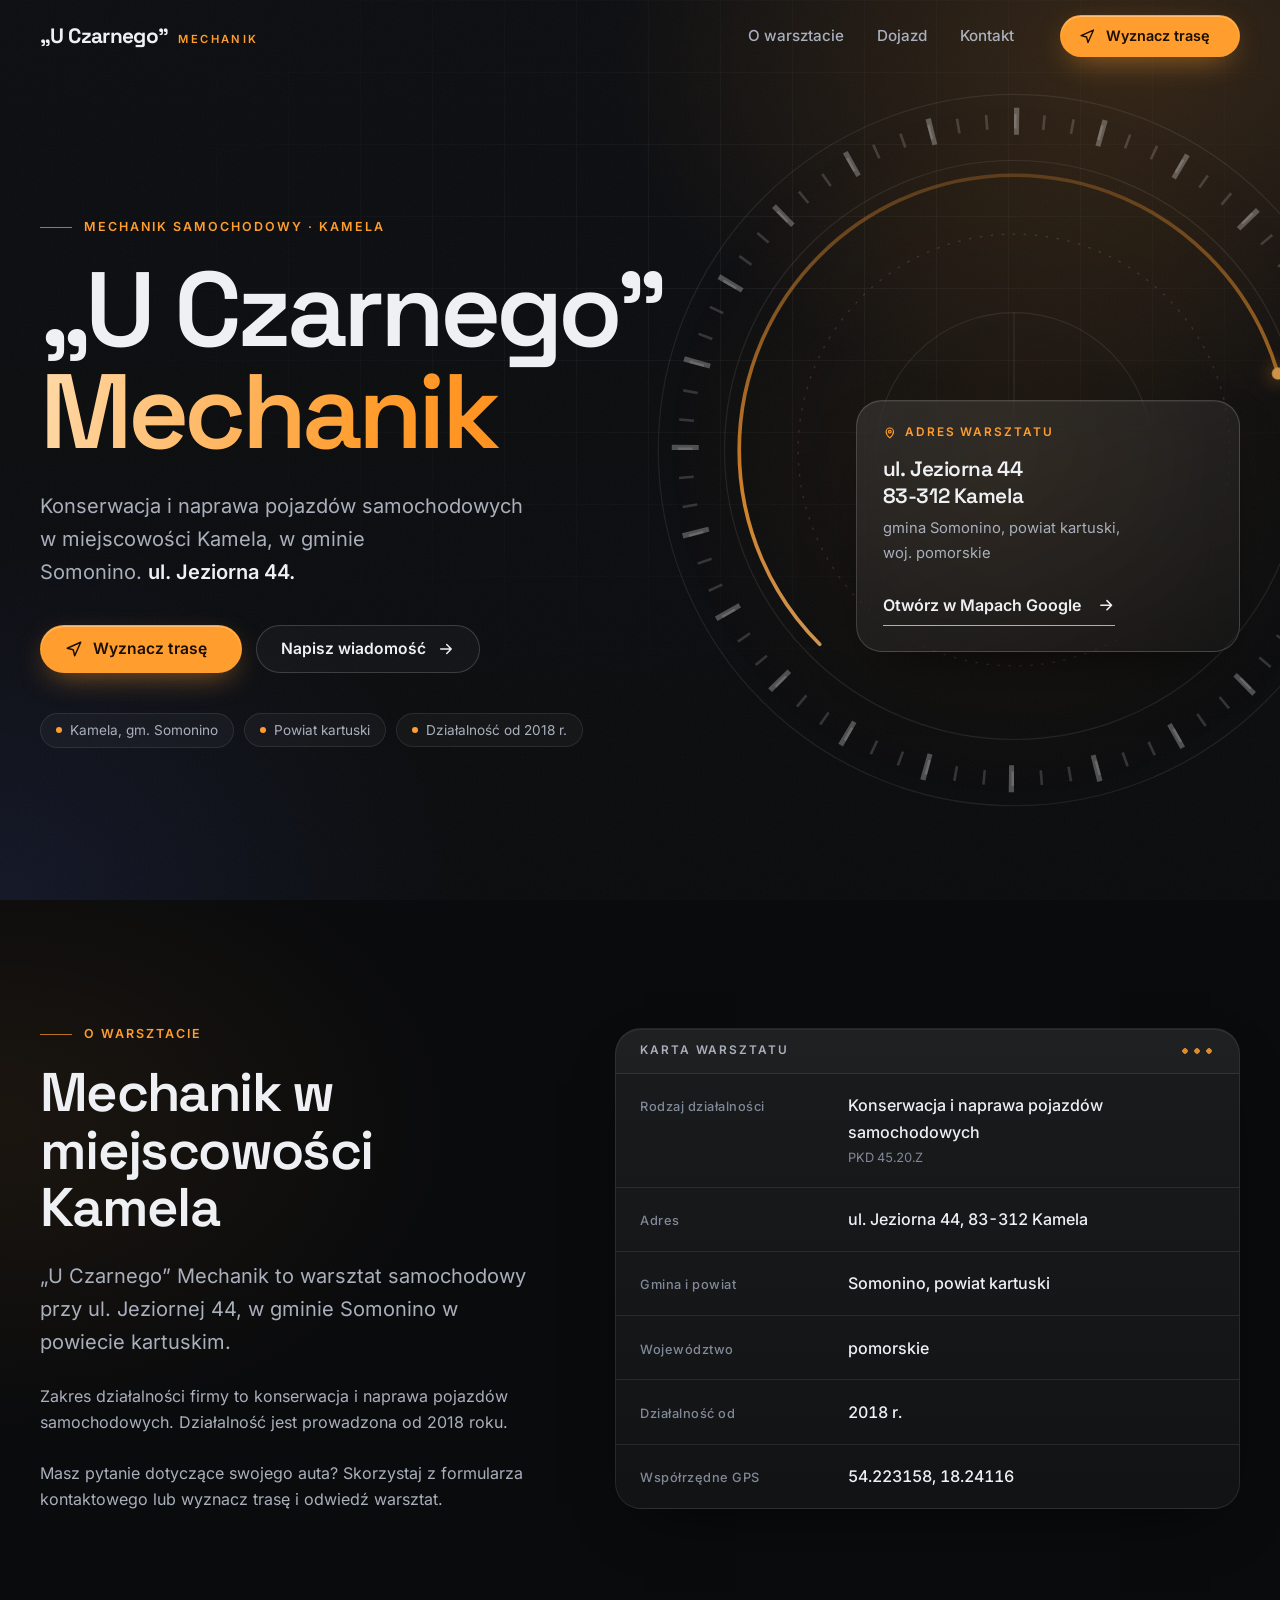
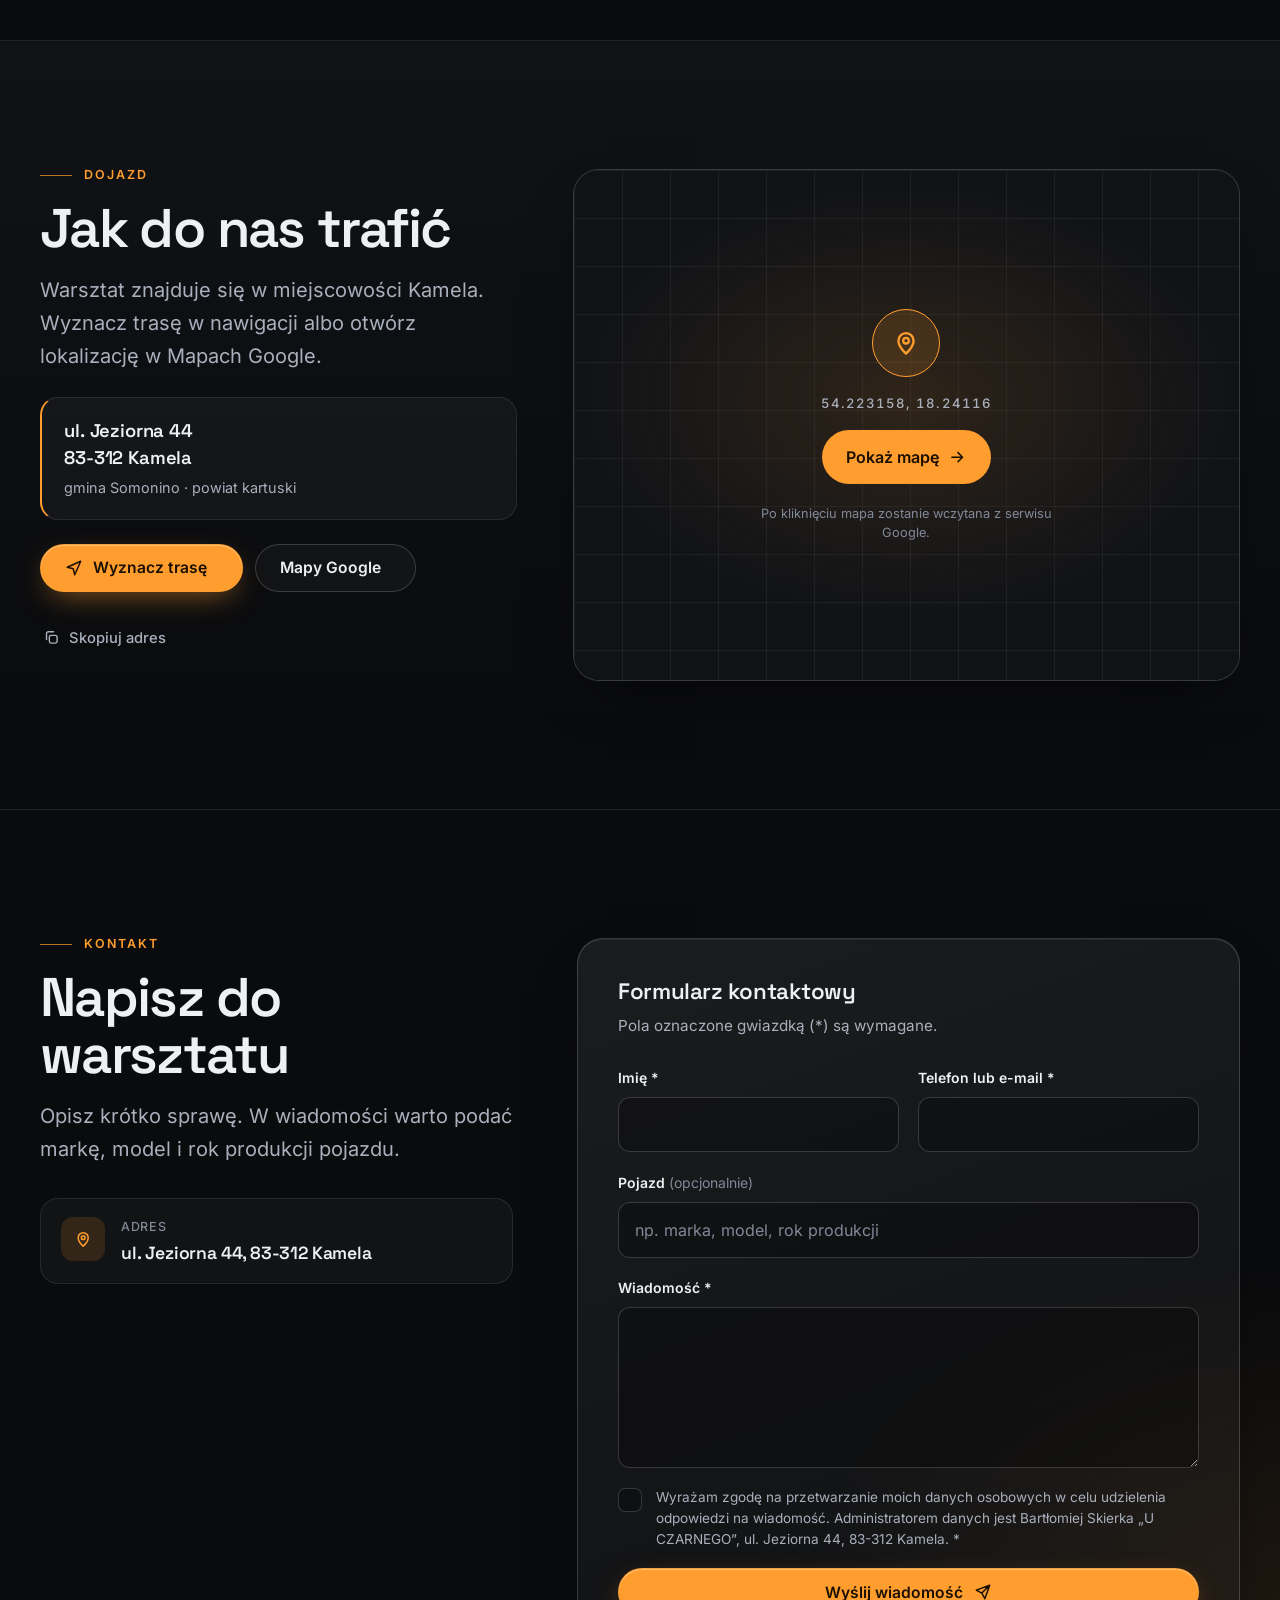
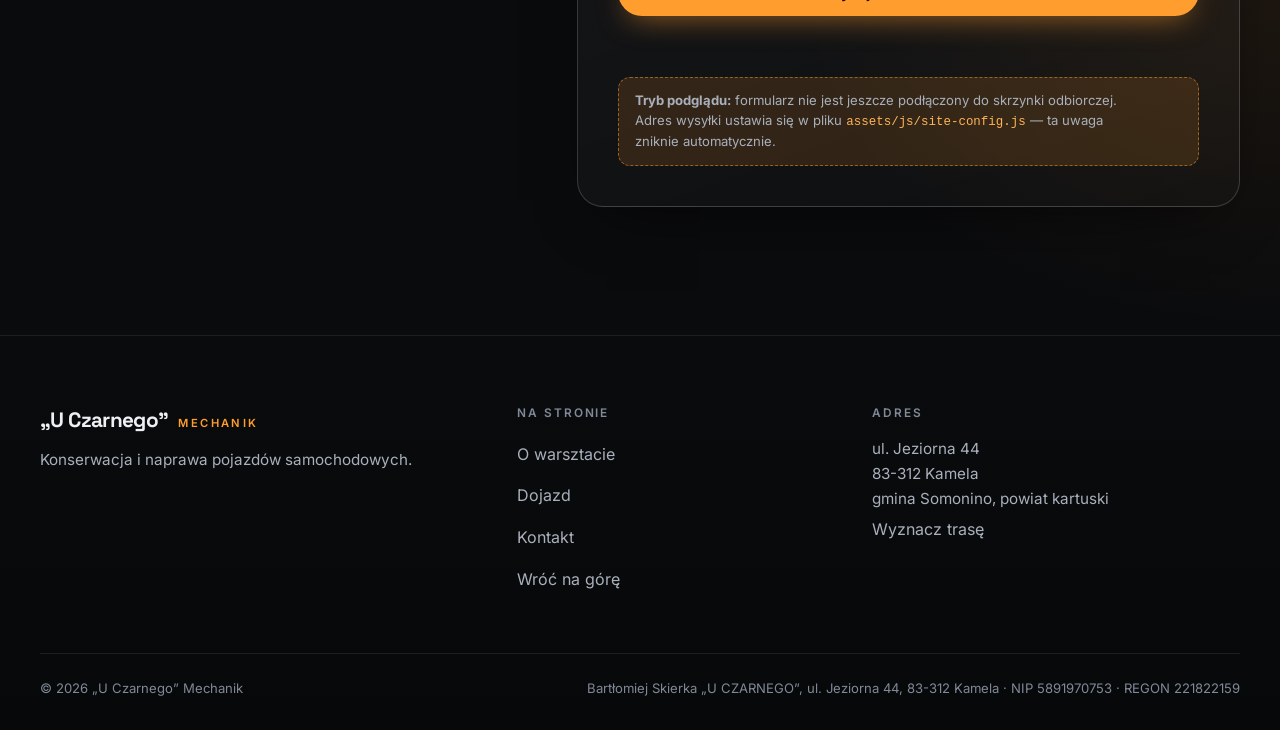
==== index.html @ a8ba0846 "Dodaj stronę-wizytówkę „U Czarnego” Mechanik (Kamela) Statyczna strona one-page (HTML/CSS/JS, bez za" ====
<!doctype html>
<html lang="pl">
  <head>
    <meta charset="utf-8" />
    <meta name="viewport" content="width=device-width, initial-scale=1" />
    <title>„U Czarnego” Mechanik – Kamela, gmina Somonino</title>
    <meta
      name="description"
      content="„U Czarnego” Mechanik – konserwacja i naprawa pojazdów samochodowych. ul. Jeziorna 44, Kamela (gmina Somonino). Wyznacz trasę lub napisz wiadomość."
    />
    <link rel="canonical" href="https://__DOMAIN__/" />
    <meta name="robots" content="index, follow, max-image-preview:large" />
    <meta name="theme-color" content="#0a0b0d" />
    <meta name="color-scheme" content="dark" />

    <!-- Open Graph / X (Twitter) -->
    <meta property="og:type" content="website" />
    <meta property="og:locale" content="pl_PL" />
    <meta property="og:site_name" content="„U Czarnego” Mechanik" />
    <meta property="og:title" content="„U Czarnego” Mechanik – Kamela, gmina Somonino" />
    <meta
      property="og:description"
      content="Konserwacja i naprawa pojazdów samochodowych. ul. Jeziorna 44, 83-312 Kamela."
    />
    <meta property="og:url" content="https://__DOMAIN__/" />
    <meta property="og:image" content="https://__DOMAIN__/assets/img/og-image.jpg" />
    <meta property="og:image:width" content="1200" />
    <meta property="og:image:height" content="630" />
    <meta property="og:image:alt" content="„U Czarnego” Mechanik – Kamela, ul. Jeziorna 44" />
    <meta name="twitter:card" content="summary_large_image" />
    <meta name="twitter:title" content="„U Czarnego” Mechanik – Kamela, gmina Somonino" />
    <meta
      name="twitter:description"
      content="Konserwacja i naprawa pojazdów samochodowych. ul. Jeziorna 44, 83-312 Kamela."
    />
    <meta name="twitter:image" content="https://__DOMAIN__/assets/img/og-image.jpg" />

    <!-- Ikony -->
    <link rel="icon" href="/favicon.ico" sizes="32x32" />
    <link rel="icon" href="/favicon.svg" type="image/svg+xml" />
    <link rel="apple-touch-icon" href="/apple-touch-icon.png" />
    <link rel="manifest" href="/site.webmanifest" />

    <!-- Fonty (hostowane lokalnie) i style -->
    <link
      rel="preload"
      href="/assets/fonts/inter-latin.woff2"
      as="font"
      type="font/woff2"
      crossorigin
    />
    <link
      rel="preload"
      href="/assets/fonts/space-grotesk-latin.woff2"
      as="font"
      type="font/woff2"
      crossorigin
    />
    <link rel="stylesheet" href="/assets/css/tokens.css" />
    <link rel="stylesheet" href="/assets/css/base.css" />
    <link rel="stylesheet" href="/assets/css/components.css" />

    <script>
      /* Włącza style zależne od JS; jeśli skrypt się nie wczyta, treść i tak pozostaje widoczna. */
      document.documentElement.classList.add("js");
      setTimeout(function () {
        if (!window.__siteReady) document.documentElement.classList.remove("js");
      }, 4000);
    </script>

    <!-- Dane strukturalne: wyłącznie potwierdzone informacje (patrz docs/FACT-CHECK.md).
         Telefon i godziny otwarcia zostaną dodane po otrzymaniu danych od klienta. -->
    <script type="application/ld+json">
      {
        "@context": "https://schema.org",
        "@graph": [
          {
            "@type": "AutoRepair",
            "@id": "https://__DOMAIN__/#warsztat",
            "name": "„U Czarnego” Mechanik",
            "legalName": "Bartłomiej Skierka „U CZARNEGO”",
            "description": "Konserwacja i naprawa pojazdów samochodowych.",
            "url": "https://__DOMAIN__/",
            "address": {
              "@type": "PostalAddress",
              "streetAddress": "ul. Jeziorna 44",
              "postalCode": "83-312",
              "addressLocality": "Kamela",
              "addressRegion": "pomorskie",
              "addressCountry": "PL"
            },
            "geo": {
              "@type": "GeoCoordinates",
              "latitude": 54.223158,
              "longitude": 18.24116
            },
            "hasMap": "https://www.google.com/maps/place/%22U+Czarnego%22+Mechanik/@54.223158,18.24116,17z/data=!3m1!4b1!4m6!3m5!1s0x46fd85c23da38ec7:0xb5e0741fd3ee38d7!8m2!3d54.223158!4d18.24116!16s%2Fg%2F11qqkz80hg"
          },
          {
            "@type": "WebSite",
            "@id": "https://__DOMAIN__/#website",
            "url": "https://__DOMAIN__/",
            "name": "„U Czarnego” Mechanik",
            "inLanguage": "pl-PL",
            "publisher": { "@id": "https://__DOMAIN__/#warsztat" }
          }
        ]
      }
    </script>
  </head>

  <body>
    <a class="skip-link" href="#main">Przejdź do treści</a>

    <!-- Sprite ikon SVG -->
    <svg width="0" height="0" style="position: absolute" aria-hidden="true" focusable="false">
      <symbol id="i-arrow" viewBox="0 0 24 24"><path d="M5 12h14M13 6l6 6-6 6" /></symbol>
      <symbol id="i-pin" viewBox="0 0 24 24">
        <path d="M12 21s-6.5-5.6-6.5-11a6.5 6.5 0 0 1 13 0c0 5.4-6.5 11-6.5 11z" />
        <circle cx="12" cy="10" r="2.4" />
      </symbol>
      <symbol id="i-route" viewBox="0 0 24 24"><path d="M3 11 21 3l-8 18-2-8-8-2z" /></symbol>
      <symbol id="i-copy" viewBox="0 0 24 24">
        <rect x="9" y="9" width="11" height="11" rx="2.5" />
        <path d="M5 15V6.5A2.5 2.5 0 0 1 7.5 4H15" />
      </symbol>
      <symbol id="i-check" viewBox="0 0 24 24"><path d="m5 12.5 4.5 4.5L19 7.5" /></symbol>
      <symbol id="i-send" viewBox="0 0 24 24">
        <path d="M21 3 10.5 13.5M21 3l-6.5 18-4-7.5L3 9.5 21 3z" />
      </symbol>
      <symbol id="i-alert" viewBox="0 0 24 24">
        <circle cx="12" cy="12" r="9" />
        <path d="M12 8v4.5M12 16h.01" />
      </symbol>
      <symbol id="i-phone" viewBox="0 0 24 24">
        <path
          d="M5 4h3.5l1.8 4.6-2.3 1.5a11 11 0 0 0 5.9 5.9l1.5-2.3L20 15.5V19a1.5 1.5 0 0 1-1.6 1.5C10.7 20 4 13.3 3.5 5.6A1.5 1.5 0 0 1 5 4z"
        />
      </symbol>
      <symbol id="i-mail" viewBox="0 0 24 24">
        <rect x="3" y="5" width="18" height="14" rx="2.5" />
        <path d="m4 7.5 8 6 8-6" />
      </symbol>
      <symbol id="i-clock" viewBox="0 0 24 24">
        <circle cx="12" cy="12" r="9" />
        <path d="M12 7v5l3 2" />
      </symbol>
    </svg>

    <header class="site-header" data-header>
      <div class="container site-header__inner">
        <a class="brand" href="#start" aria-label="„U Czarnego” Mechanik – początek strony">
          <span class="brand__name">„U Czarnego”</span>
          <span class="brand__sub">Mechanik</span>
        </a>

        <button
          class="nav-toggle"
          type="button"
          aria-expanded="false"
          aria-controls="site-nav"
          aria-label="Otwórz menu"
          data-nav-toggle
        >
          <span class="nav-toggle__bars" aria-hidden="true"></span>
        </button>

        <nav class="nav" id="site-nav" aria-label="Główna nawigacja" data-nav>
          <ul class="nav__list">
            <li><a class="nav__link" href="#o-warsztacie">O warsztacie</a></li>
            <li><a class="nav__link" href="#dojazd">Dojazd</a></li>
            <li><a class="nav__link" href="#kontakt">Kontakt</a></li>
            <!-- [UZUPEŁNIJ] Po dodaniu sekcji usług / galerii dopisz tu linki (patrz docs/snippets). -->
          </ul>
          <a
            class="btn btn--primary btn--sm nav__cta"
            href="https://www.google.com/maps/dir/?api=1&amp;destination=54.223158%2C18.24116"
            target="_blank"
            rel="noopener"
          >
            <svg class="icon" aria-hidden="true"><use href="#i-route" /></svg>
            Wyznacz trasę<span class="sr-only"> (otwiera się w nowej karcie)</span>
          </a>
        </nav>
      </div>
    </header>

    <main id="main">
      <!-- ============================== HERO ============================== -->
      <section class="hero" id="start" aria-labelledby="hero-title" data-hero-section>
        <div class="hero__bg" aria-hidden="true"></div>

        <svg class="gauge" viewBox="0 0 600 600" aria-hidden="true" focusable="false">
          <defs>
            <linearGradient id="gauge-arc" x1="0" y1="1" x2="1" y2="0">
              <stop offset="0" stop-color="#ff9d2e" stop-opacity="0.05" />
              <stop offset="0.55" stop-color="#ff9d2e" />
              <stop offset="1" stop-color="#ffd9a8" />
            </linearGradient>
            <radialGradient id="gauge-glow">
              <stop offset="0" stop-color="#ff9d2e" stop-opacity="0.1" />
              <stop offset="1" stop-color="#ff9d2e" stop-opacity="0" />
            </radialGradient>
          </defs>
          <circle cx="300" cy="300" r="296" fill="url(#gauge-glow)" />
          <circle class="gauge__ring" cx="300" cy="300" r="290" />
          <g class="gauge__spin">
            <circle class="gauge__ticks" cx="300" cy="300" r="268" pathLength="360" />
            <circle
              class="gauge__ticks gauge__ticks--major"
              cx="300"
              cy="300"
              r="268"
              pathLength="360"
            />
          </g>
          <circle class="gauge__ring" cx="300" cy="300" r="236" />
          <circle class="gauge__arc" cx="300" cy="300" r="224" pathLength="100" />
          <circle class="gauge__dot" cx="515.2" cy="237.6" r="5" />
          <circle class="gauge__ring gauge__ring--dashed" cx="300" cy="300" r="176" />
          <circle class="gauge__ring" cx="300" cy="300" r="112" />
          <path class="gauge__ring" d="M300 188v224M188 300h224" />
        </svg>

        <div class="container hero__inner">
          <div>
            <p class="eyebrow hero__eyebrow" data-hero style="--i: 0">
              Mechanik samochodowy · Kamela
            </p>
            <h1 class="hero__title" id="hero-title" data-hero style="--i: 1">
              <span>„U Czarnego”</span>
              <span class="hero__role">Mechanik</span>
            </h1>
            <p class="hero__lead" data-hero style="--i: 2">
              Konserwacja i naprawa pojazdów samochodowych w miejscowości Kamela, w gminie Somonino.
              <strong>ul.&nbsp;Jeziorna&nbsp;44.</strong>
            </p>
            <div class="hero__actions" data-hero style="--i: 3">
              <a
                class="btn btn--primary"
                href="https://www.google.com/maps/dir/?api=1&amp;destination=54.223158%2C18.24116"
                target="_blank"
                rel="noopener"
              >
                <svg class="icon" aria-hidden="true"><use href="#i-route" /></svg>
                Wyznacz trasę<span class="sr-only"> (otwiera się w nowej karcie)</span>
              </a>
              <a class="btn btn--ghost" href="#kontakt">
                Napisz wiadomość
                <svg class="icon icon--shift" aria-hidden="true"><use href="#i-arrow" /></svg>
              </a>
            </div>
            <ul class="chips" aria-label="Najważniejsze informacje" data-hero style="--i: 4">
              <li class="chip">Kamela, gm. Somonino</li>
              <li class="chip">Powiat kartuski</li>
              <li class="chip">Działalność od 2018 r.</li>
            </ul>
          </div>

          <aside class="route-card" aria-label="Adres warsztatu" data-hero style="--i: 5">
            <p class="route-card__label">
              <svg class="icon" aria-hidden="true"><use href="#i-pin" /></svg>
              Adres warsztatu
            </p>
            <address class="route-card__address">
              ul.&nbsp;Jeziorna&nbsp;44<br /><span class="nowrap">83-312&nbsp;Kamela</span>
            </address>
            <p class="route-card__meta">gmina Somonino, powiat kartuski, woj. pomorskie</p>
            <a
              class="route-card__link"
              href="https://www.google.com/maps/place/%22U+Czarnego%22+Mechanik/@54.223158,18.24116,17z/data=!3m1!4b1!4m6!3m5!1s0x46fd85c23da38ec7:0xb5e0741fd3ee38d7!8m2!3d54.223158!4d18.24116!16s%2Fg%2F11qqkz80hg"
              target="_blank"
              rel="noopener"
            >
              Otwórz w Mapach Google<span class="sr-only"> (otwiera się w nowej karcie)</span>
              <svg class="icon icon--shift" aria-hidden="true"><use href="#i-arrow" /></svg>
            </a>
          </aside>
        </div>
      </section>

      <!-- ========================== O WARSZTACIE ========================== -->
      <section class="section section--about" id="o-warsztacie" aria-labelledby="about-title">
        <div class="container about">
          <div class="about__text" data-reveal>
            <p class="eyebrow">O warsztacie</p>
            <h2 id="about-title">Mechanik w miejscowości Kamela</h2>
            <p class="lead">
              „U Czarnego” Mechanik to warsztat samochodowy przy ul.&nbsp;Jeziornej&nbsp;44, w
              gminie Somonino w powiecie kartuskim.
            </p>
            <p>
              Zakres działalności firmy to konserwacja i naprawa pojazdów samochodowych. Działalność
              jest prowadzona od 2018 roku.
            </p>
            <p>
              Masz pytanie dotyczące swojego auta? Skorzystaj z formularza kontaktowego lub wyznacz
              trasę i odwiedź warsztat.
            </p>
          </div>

          <div class="spec" data-reveal style="--d: 120ms">
            <div class="spec__head">Karta warsztatu</div>
            <dl>
              <div class="spec__row">
                <dt>Rodzaj działalności</dt>
                <dd>
                  Konserwacja i naprawa pojazdów samochodowych
                  <small>PKD 45.20.Z</small>
                </dd>
              </div>
              <div class="spec__row">
                <dt>Adres</dt>
                <dd>ul. Jeziorna 44, <span class="nowrap">83-312&nbsp;Kamela</span></dd>
              </div>
              <div class="spec__row">
                <dt>Gmina i powiat</dt>
                <dd>Somonino, powiat kartuski</dd>
              </div>
              <div class="spec__row">
                <dt>Województwo</dt>
                <dd>pomorskie</dd>
              </div>
              <div class="spec__row">
                <dt>Działalność od</dt>
                <dd>2018 r.</dd>
              </div>
              <div class="spec__row">
                <dt>Współrzędne GPS</dt>
                <dd>54.223158, 18.24116</dd>
              </div>
            </dl>
          </div>
        </div>
      </section>

      <!-- [UZUPEŁNIJ] Sekcja „Usługi” — dodaj dopiero po otrzymaniu listy usług od właściciela.
           Gotowy kod: docs/snippets/uslugi.html -->
      <!-- [UZUPEŁNIJ] Sekcja „Realizacje / galeria” — tylko prawdziwe zdjęcia z warsztatu.
           Gotowy kod: docs/snippets/galeria.html -->
      <!-- [UZUPEŁNIJ] Sekcja „Opinie” — tylko prawdziwe opinie, ze wskazaniem źródła.
           Gotowy kod: docs/snippets/opinie.html -->

      <!-- ============================= DOJAZD ============================= -->
      <section class="section section--map" id="dojazd" aria-labelledby="map-title">
        <div class="container map-layout">
          <div class="map-info" data-reveal>
            <header class="section__head">
              <p class="eyebrow">Dojazd</p>
              <h2 id="map-title">Jak do nas trafić</h2>
              <p class="lead">
                Warsztat znajduje się w miejscowości Kamela. Wyznacz trasę w nawigacji albo otwórz
                lokalizację w Mapach Google.
              </p>
            </header>

            <address class="address-block">
              ul.&nbsp;Jeziorna&nbsp;44<br /><span class="nowrap">83-312&nbsp;Kamela</span>
              <small>gmina Somonino · powiat kartuski</small>
            </address>

            <div class="btn-stack">
              <a
                class="btn btn--primary"
                href="https://www.google.com/maps/dir/?api=1&amp;destination=54.223158%2C18.24116"
                target="_blank"
                rel="noopener"
              >
                <svg class="icon" aria-hidden="true"><use href="#i-route" /></svg>
                Wyznacz trasę<span class="sr-only"> (otwiera się w nowej karcie)</span>
              </a>
              <a
                class="btn btn--ghost"
                href="https://www.google.com/maps/place/%22U+Czarnego%22+Mechanik/@54.223158,18.24116,17z/data=!3m1!4b1!4m6!3m5!1s0x46fd85c23da38ec7:0xb5e0741fd3ee38d7!8m2!3d54.223158!4d18.24116!16s%2Fg%2F11qqkz80hg"
                target="_blank"
                rel="noopener"
              >
                Mapy Google<span class="sr-only"> (otwiera się w nowej karcie)</span>
              </a>
            </div>

            <button
              class="copy-btn"
              type="button"
              data-copy="ul. Jeziorna 44, 83-312 Kamela"
              aria-live="polite"
            >
              <svg class="icon" aria-hidden="true"><use href="#i-copy" /></svg>
              <span data-copy-label>Skopiuj adres</span>
            </button>
          </div>

          <div
            class="map"
            data-reveal
            style="--d: 120ms"
            data-map
            data-map-src="https://maps.google.com/maps?q=54.223158,18.24116&amp;hl=pl&amp;z=16&amp;output=embed"
          >
            <button class="map__facade" type="button" data-map-load>
              <span class="map__facade-inner">
                <span class="map__pin" aria-hidden="true">
                  <svg class="icon"><use href="#i-pin" /></svg>
                </span>
                <span class="map__coords">54.223158, 18.24116</span>
                <span class="map__cta">
                  Pokaż mapę
                  <svg class="icon icon--shift" aria-hidden="true"><use href="#i-arrow" /></svg>
                </span>
                <span class="map__note">
                  Po kliknięciu mapa zostanie wczytana z serwisu Google.
                </span>
              </span>
            </button>
          </div>
        </div>
      </section>

      <!-- ============================ KONTAKT ============================ -->
      <section class="section section--contact" id="kontakt" aria-labelledby="contact-title">
        <div class="container contact">
          <div class="contact__intro" data-reveal>
            <header class="section__head">
              <p class="eyebrow">Kontakt</p>
              <h2 id="contact-title">Napisz do warsztatu</h2>
              <p class="lead">
                Opisz krótko sprawę. W wiadomości warto podać markę, model i rok produkcji pojazdu.
              </p>
            </header>

            <ul class="contact-list">
              <li class="contact-item">
                <span class="contact-item__icon" aria-hidden="true">
                  <svg class="icon"><use href="#i-pin" /></svg>
                </span>
                <div class="contact-item__body">
                  <span class="contact-item__label">Adres</span>
                  <address class="contact-item__value">
                    ul.&nbsp;Jeziorna&nbsp;44, <span class="nowrap">83-312&nbsp;Kamela</span>
                  </address>
                </div>
              </li>
              <!-- [UZUPEŁNIJ] Telefon, e-mail i godziny otwarcia — dopiero po otrzymaniu
                   potwierdzonych danych od właściciela.
                   Gotowy kod: docs/snippets/kontakt-telefon-godziny.html -->
            </ul>
          </div>

          <div class="form-card" data-reveal style="--d: 120ms">
            <h3 class="form-card__title">Formularz kontaktowy</h3>
            <p class="form-card__lead">Pola oznaczone gwiazdką (*) są wymagane.</p>

            <form class="form" data-form action="#" method="post" novalidate>
              <div class="form__row form__row--2">
                <div class="field">
                  <label for="f-name">Imię *</label>
                  <input
                    id="f-name"
                    name="name"
                    type="text"
                    autocomplete="given-name"
                    maxlength="80"
                    required
                    aria-describedby="f-name-err"
                  />
                  <p class="field__error" id="f-name-err" hidden></p>
                </div>
                <div class="field">
                  <label for="f-contact">Telefon lub e-mail *</label>
                  <input
                    id="f-contact"
                    name="contact"
                    type="text"
                    maxlength="120"
                    required
                    aria-describedby="f-contact-err"
                  />
                  <p class="field__error" id="f-contact-err" hidden></p>
                </div>
              </div>

              <div class="field">
                <label for="f-vehicle">Pojazd <span class="field__opt">(opcjonalnie)</span></label>
                <input
                  id="f-vehicle"
                  name="vehicle"
                  type="text"
                  autocomplete="off"
                  maxlength="120"
                  placeholder="np. marka, model, rok produkcji"
                />
              </div>

              <div class="field">
                <label for="f-message">Wiadomość *</label>
                <textarea
                  id="f-message"
                  name="message"
                  rows="5"
                  maxlength="1500"
                  required
                  aria-describedby="f-message-err"
                ></textarea>
                <p class="field__error" id="f-message-err" hidden></p>
              </div>

              <div class="consent">
                <input
                  id="f-consent"
                  name="consent"
                  type="checkbox"
                  required
                  aria-describedby="f-consent-err"
                />
                <label for="f-consent">
                  Wyrażam zgodę na przetwarzanie moich danych osobowych w celu udzielenia odpowiedzi
                  na wiadomość. Administratorem danych jest Bartłomiej Skierka „U CZARNEGO”,
                  ul.&nbsp;Jeziorna&nbsp;44, <span class="nowrap">83-312&nbsp;Kamela</span>. *
                </label>
                <p class="field__error" id="f-consent-err" hidden></p>
              </div>

              <div class="hp" aria-hidden="true">
                <label for="f-company">Nie wypełniaj tego pola</label>
                <input id="f-company" name="company" type="text" tabindex="-1" autocomplete="off" />
              </div>

              <button class="btn btn--primary btn--block" type="submit" data-submit>
                <span data-submit-label>Wyślij wiadomość</span>
                <svg class="icon" aria-hidden="true"><use href="#i-send" /></svg>
              </button>

              <p class="form__status" role="status" aria-live="polite" data-status></p>

              <p class="form__devnote" data-dev-note>
                <strong>Tryb podglądu:</strong> formularz nie jest jeszcze podłączony do skrzynki
                odbiorczej. Adres wysyłki ustawia się w pliku
                <code>assets/js/site-config.js</code> — ta uwaga zniknie automatycznie.
              </p>
            </form>
          </div>
        </div>
      </section>
    </main>

    <footer class="site-footer">
      <div class="container">
        <div class="footer">
          <div class="footer__brand">
            <a class="brand" href="#start" aria-label="„U Czarnego” Mechanik – początek strony">
              <span class="brand__name">„U Czarnego”</span>
              <span class="brand__sub">Mechanik</span>
            </a>
            <p class="footer__text">Konserwacja i naprawa pojazdów samochodowych.</p>
          </div>

          <nav aria-label="Nawigacja w stopce">
            <p class="footer__col-title">Na stronie</p>
            <ul class="footer__list">
              <li><a href="#o-warsztacie">O warsztacie</a></li>
              <li><a href="#dojazd">Dojazd</a></li>
              <li><a href="#kontakt">Kontakt</a></li>
              <li><a href="#start">Wróć na górę</a></li>
            </ul>
          </nav>

          <div>
            <p class="footer__col-title">Adres</p>
            <address>
              ul.&nbsp;Jeziorna&nbsp;44<br /><span class="nowrap">83-312&nbsp;Kamela</span
              ><br />gmina Somonino, powiat kartuski
            </address>
            <ul class="footer__list">
              <li>
                <a
                  href="https://www.google.com/maps/dir/?api=1&amp;destination=54.223158%2C18.24116"
                  target="_blank"
                  rel="noopener"
                  >Wyznacz trasę<span class="sr-only"> (otwiera się w nowej karcie)</span></a
                >
              </li>
            </ul>
          </div>
        </div>

        <div class="footer__legal">
          <p>© 2026 „U Czarnego” Mechanik</p>
          <p>
            Bartłomiej Skierka „U CZARNEGO”, ul. Jeziorna 44,
            <span class="nowrap">83-312&nbsp;Kamela</span> · NIP 5891970753 · REGON 221822159
          </p>
        </div>
      </div>
    </footer>

    <!-- Pasek szybkich akcji — tylko na telefonach, po przewinięciu hero -->
    <aside class="action-bar" aria-label="Szybkie akcje" data-action-bar>
      <a
        class="btn btn--primary"
        href="https://www.google.com/maps/dir/?api=1&amp;destination=54.223158%2C18.24116"
        target="_blank"
        rel="noopener"
      >
        <svg class="icon" aria-hidden="true"><use href="#i-route" /></svg>
        Wyznacz trasę<span class="sr-only"> (otwiera się w nowej karcie)</span>
      </a>
      <a class="btn btn--ghost" href="#kontakt">Napisz</a>
      <!-- [UZUPEŁNIJ] Po otrzymaniu numeru telefonu dodaj tu przycisk „Zadzwoń” (tel:). -->
    </aside>

    <script src="/assets/js/site-config.js" defer></script>
    <script src="/assets/js/main.js" defer></script>
  </body>
</html>
---- assets/css/tokens.css ----
/* ==========================================================================
   Tokeny projektowe: fonty, kolory, typografia, odstępy.
   Zmiana wyglądu całej strony = zmiana wartości w tym pliku.
   ========================================================================== */

/* Fonty hostowane lokalnie (licencja OFL, patrz assets/fonts/LICENSE-*.txt).
   Pliki zawierają podzbiór: łacina + polskie znaki + typograficzna interpunkcja. */
@font-face {
  font-family: "Inter";
  font-style: normal;
  font-weight: 100 900;
  font-display: swap;
  src: url("../fonts/inter-latin.woff2") format("woff2");
  unicode-range:
    U+0020-007E, U+00A0, U+00A9, U+00B7, U+00D3, U+00F3, U+00D7, U+2013, U+2014, U+2018, U+2019,
    U+201C, U+201D, U+201E, U+2022, U+2026, U+20AC;
}
@font-face {
  font-family: "Inter";
  font-style: normal;
  font-weight: 100 900;
  font-display: swap;
  src: url("../fonts/inter-latin-ext.woff2") format("woff2");
  unicode-range:
    U+0104, U+0105, U+0106, U+0107, U+0118, U+0119, U+0141, U+0142, U+0143, U+0144, U+015A, U+015B,
    U+0179, U+017A, U+017B, U+017C;
}
@font-face {
  font-family: "Space Grotesk";
  font-style: normal;
  font-weight: 300 700;
  font-display: swap;
  src: url("../fonts/space-grotesk-latin.woff2") format("woff2");
  unicode-range:
    U+0020-007E, U+00A0, U+00A9, U+00B7, U+00D3, U+00F3, U+00D7, U+2013, U+2014, U+2018, U+2019,
    U+201C, U+201D, U+201E, U+2022, U+2026, U+20AC;
}
@font-face {
  font-family: "Space Grotesk";
  font-style: normal;
  font-weight: 300 700;
  font-display: swap;
  src: url("../fonts/space-grotesk-latin-ext.woff2") format("woff2");
  unicode-range:
    U+0104, U+0105, U+0106, U+0107, U+0118, U+0119, U+0141, U+0142, U+0143, U+0144, U+015A, U+015B,
    U+0179, U+017A, U+017B, U+017C;
}
/* Czcionka zastępcza o zbliżonych metrykach — ogranicza skok układu (CLS) przy podmianie fontu. */
@font-face {
  font-family: "Inter Fallback";
  src: local("Arial");
  size-adjust: 107.4%;
  ascent-override: 90.2%;
  descent-override: 22.5%;
  line-gap-override: 0%;
}

:root {
  color-scheme: dark;

  /* Kolory */
  --c-bg: #0a0b0d;
  --c-bg-elev: #101216;
  --c-surface: rgb(255 255 255 / 0.035);
  --c-surface-strong: rgb(255 255 255 / 0.065);
  --c-line: rgb(255 255 255 / 0.09);
  --c-line-strong: rgb(255 255 255 / 0.17);
  --c-text: #eef0f3;
  --c-text-muted: #a9b0bc;
  --c-text-dim: #808998;
  --c-accent: #ff9d2e;
  --c-accent-strong: #ffb457;
  --c-accent-soft: rgb(255 157 46 / 0.14);
  --c-accent-ink: #1a0f00;
  --c-danger: #ff9c9c;
  --c-success: #8be0a8;

  /* Typografia */
  --font-body:
    "Inter", "Inter Fallback", system-ui, -apple-system, "Segoe UI", Roboto, Arial, sans-serif;
  --font-display:
    "Space Grotesk", "Inter", "Inter Fallback", system-ui, -apple-system, "Segoe UI", Roboto, Arial,
    sans-serif;

  --fs-sm: 0.875rem;
  --fs-base: 1rem;
  --fs-lead: clamp(1.0625rem, 0.35vw + 1rem, 1.25rem);
  --fs-h3: clamp(1.15rem, 0.5vw + 1.05rem, 1.4rem);
  --fs-h2: clamp(1.95rem, 3.2vw + 0.9rem, 3.4rem);
  --fs-h1: clamp(2.7rem, 8.2vw + 0.4rem, 6.6rem);

  /* Układ */
  --container: 1200px;
  --gutter: clamp(1.25rem, 4.5vw, 2.5rem);
  --header-h: 4.5rem;
  --section-y: clamp(4.5rem, 10vw, 8.5rem);

  /* Kształty i cienie */
  --r-sm: 12px;
  --r-md: 18px;
  --r-lg: 26px;
  --shadow-card: 0 1px 0 rgb(255 255 255 / 0.06) inset, 0 24px 60px -30px rgb(0 0 0 / 0.8);

  /* Ruch */
  --ease: cubic-bezier(0.22, 1, 0.36, 1);
}
---- assets/css/base.css ----
/* ==========================================================================
   Baza: reset, typografia, układ, dostępność.
   ========================================================================== */

*,
*::before,
*::after {
  box-sizing: border-box;
}

html {
  -webkit-text-size-adjust: 100%;
  text-size-adjust: 100%;
  scroll-behavior: smooth;
  scroll-padding-top: calc(var(--header-h) + 1rem);
}

body {
  margin: 0;
  min-height: 100vh;
  background: var(--c-bg);
  color: var(--c-text);
  font: 400 var(--fs-base) / 1.65 var(--font-body);
  -webkit-font-smoothing: antialiased;
  -moz-osx-font-smoothing: grayscale;
  text-rendering: optimizeLegibility;
  overflow-x: clip;
}

img,
svg,
iframe {
  display: block;
  max-width: 100%;
}

h1,
h2,
h3,
p,
ul,
dl,
dd,
figure,
blockquote,
address {
  margin: 0;
  padding: 0;
}

ul {
  list-style: none;
}

address {
  font-style: normal;
}

a {
  color: inherit;
  text-underline-offset: 0.2em;
}

button,
input,
textarea {
  font: inherit;
  color: inherit;
}

button {
  cursor: pointer;
}

h1,
h2,
h3 {
  font-family: var(--font-display);
  font-weight: 600;
  letter-spacing: -0.03em;
  line-height: 1.05;
  text-wrap: balance;
}

h2 {
  font-size: var(--fs-h2);
}

h3 {
  font-size: var(--fs-h3);
  letter-spacing: -0.02em;
  line-height: 1.2;
}

p {
  text-wrap: pretty;
}

::selection {
  background: var(--c-accent);
  color: var(--c-accent-ink);
}

/* ---------- Układ ---------- */

.container {
  width: min(100% - 2 * var(--gutter), var(--container));
  margin-inline: auto;
}

.section {
  position: relative;
  padding-block: var(--section-y);
}

.section__head {
  display: grid;
  gap: 1.1rem;
  max-width: 44rem;
  margin-bottom: clamp(2rem, 5vw, 3.5rem);
}

.eyebrow {
  display: inline-flex;
  align-items: center;
  gap: 0.75rem;
  font: 600 0.78rem / 1 var(--font-body);
  letter-spacing: 0.16em;
  text-transform: uppercase;
  color: var(--c-accent);
}

.eyebrow::before {
  content: "";
  width: 2rem;
  height: 1px;
  background: currentColor;
  opacity: 0.7;
}

.lead {
  font-size: var(--fs-lead);
  color: var(--c-text-muted);
  max-width: 38rem;
}

/* ---------- Dostępność ---------- */

.sr-only {
  position: absolute;
  width: 1px;
  height: 1px;
  margin: -1px;
  padding: 0;
  overflow: hidden;
  clip-path: inset(50%);
  white-space: nowrap;
  border: 0;
}

.skip-link {
  position: fixed;
  top: 0.75rem;
  left: 0.75rem;
  z-index: 200;
  padding: 0.75rem 1.1rem;
  border-radius: var(--r-sm);
  background: var(--c-accent);
  color: var(--c-accent-ink);
  font-weight: 600;
  text-decoration: none;
  transform: translateY(-200%);
  transition: transform 0.2s var(--ease);
}

.skip-link:focus {
  transform: none;
}

:focus {
  outline: none;
}

:focus-visible {
  outline: 2px solid var(--c-accent-strong);
  outline-offset: 3px;
  border-radius: 4px;
}

/* Ikony (sprite SVG w index.html) */
.icon {
  width: 1.15em;
  height: 1.15em;
  flex: none;
  fill: none;
  stroke: currentColor;
  stroke-width: 2;
  stroke-linecap: round;
  stroke-linejoin: round;
}

@media (prefers-reduced-motion: reduce) {
  html {
    scroll-behavior: auto;
  }

  *,
  *::before,
  *::after {
    animation-duration: 0.001ms !important;
    animation-iteration-count: 1 !important;
    animation-delay: 0ms !important;
    transition-duration: 0.001ms !important;
    transition-delay: 0ms !important;
  }
}
---- assets/css/components.css ----
/* ==========================================================================
   Komponenty i sekcje.
   Spis: 1. Przyciski · 2. Nagłówek i nawigacja · 3. Hero · 4. O warsztacie
         5. Dojazd i mapa · 6. Kontakt i formularz · 7. Stopka · 8. Pasek akcji (mobile)
         9. Komponenty gotowe na treści od klienta (usługi, godziny, galeria, opinie)
         10. Animacje wejścia
   ========================================================================== */

.nowrap {
  white-space: nowrap;
}

/* ---------- 1. Przyciski ---------- */

.btn {
  display: inline-flex;
  align-items: center;
  justify-content: center;
  gap: 0.65rem;
  min-height: 3rem;
  padding: 0.8rem 1.5rem;
  border: 1px solid transparent;
  border-radius: 999px;
  font: 600 0.975rem / 1.1 var(--font-body);
  text-decoration: none;
  white-space: nowrap;
  transition:
    transform 0.25s var(--ease),
    background-color 0.25s,
    border-color 0.25s,
    box-shadow 0.25s,
    color 0.25s;
}

.btn .icon {
  transition: transform 0.25s var(--ease);
}

.btn:hover .icon--shift {
  transform: translateX(3px);
}

.btn:active {
  transform: translateY(1px) scale(0.99);
}

.btn--primary {
  background: var(--c-accent);
  color: var(--c-accent-ink);
  box-shadow:
    0 10px 30px -10px rgb(255 157 46 / 0.6),
    inset 0 1px 0 rgb(255 255 255 / 0.35);
}

.btn--primary:hover {
  background: var(--c-accent-strong);
  transform: translateY(-2px);
  box-shadow:
    0 16px 36px -12px rgb(255 157 46 / 0.7),
    inset 0 1px 0 rgb(255 255 255 / 0.4);
}

.btn--ghost {
  border-color: var(--c-line-strong);
  background: rgb(255 255 255 / 0.03);
  color: var(--c-text);
}

.btn--ghost:hover {
  border-color: rgb(255 255 255 / 0.32);
  background: rgb(255 255 255 / 0.08);
  transform: translateY(-2px);
}

.btn--sm {
  min-height: 2.6rem;
  padding: 0.55rem 1.15rem;
  font-size: 0.9rem;
}

.btn--block {
  width: 100%;
}

.btn[disabled] {
  opacity: 0.65;
  cursor: progress;
  transform: none;
}

/* ---------- 2. Nagłówek i nawigacja ---------- */

.site-header {
  position: sticky;
  top: 0;
  z-index: 50;
  height: var(--header-h);
}

/* Szklane tło jest na pseudo-elemencie: backdrop-filter na samym nagłówku
   tworzyłby kontekst dla position: fixed i rozwijane menu mobilne
   pozycjonowałoby się względem nagłówka zamiast ekranu. */
.site-header::before {
  content: "";
  position: absolute;
  inset: 0;
  z-index: -1;
  border-bottom: 1px solid var(--c-line);
  background: rgb(10 11 13 / 0.78);
  -webkit-backdrop-filter: saturate(1.4) blur(16px);
  backdrop-filter: saturate(1.4) blur(16px);
  opacity: 0;
  transition: opacity 0.3s;
}

.site-header.is-scrolled::before,
.site-header.is-open::before {
  opacity: 1;
}

.site-header__inner {
  display: flex;
  align-items: center;
  justify-content: space-between;
  gap: 1.5rem;
  height: 100%;
}

.brand {
  display: inline-flex;
  flex-shrink: 0;
  align-items: baseline;
  gap: 0.6rem;
  white-space: nowrap;
  text-decoration: none;
  line-height: 1;
}

.brand__name {
  font: 700 1.3rem / 1 var(--font-display);
  letter-spacing: -0.03em;
}

.brand__sub {
  font: 600 0.7rem / 1 var(--font-body);
  letter-spacing: 0.22em;
  text-transform: uppercase;
  color: var(--c-accent);
}

.nav {
  display: flex;
  align-items: center;
  gap: 2rem;
}

.nav__list {
  display: flex;
  align-items: center;
  gap: 0.25rem;
}

.nav__link {
  position: relative;
  display: inline-block;
  padding: 0.6rem 0.9rem;
  border-radius: 999px;
  color: var(--c-text-muted);
  font-size: 0.95rem;
  font-weight: 500;
  text-decoration: none;
  transition:
    color 0.2s,
    background-color 0.2s;
}

.nav__link:hover {
  color: var(--c-text);
  background: var(--c-surface-strong);
}

.nav__link[aria-current="true"] {
  color: var(--c-text);
}

.nav__link[aria-current="true"]::after {
  content: "";
  position: absolute;
  left: 50%;
  bottom: 0.2rem;
  width: 4px;
  height: 4px;
  margin-left: -2px;
  border-radius: 50%;
  background: var(--c-accent);
}

.nav-toggle {
  display: none;
  align-items: center;
  justify-content: center;
  width: 3rem;
  height: 3rem;
  margin-right: -0.6rem;
  border: 0;
  border-radius: 50%;
  background: transparent;
  color: var(--c-text);
}

.nav-toggle__bars,
.nav-toggle__bars::before,
.nav-toggle__bars::after {
  display: block;
  width: 1.4rem;
  height: 2px;
  border-radius: 2px;
  background: currentColor;
  transition:
    transform 0.3s var(--ease),
    opacity 0.2s,
    background-color 0.2s;
}

.nav-toggle__bars {
  position: relative;
}

.nav-toggle__bars::before,
.nav-toggle__bars::after {
  content: "";
  position: absolute;
  left: 0;
}

.nav-toggle__bars::before {
  top: -7px;
}

.nav-toggle__bars::after {
  top: 7px;
}

.nav-toggle[aria-expanded="true"] .nav-toggle__bars {
  background: transparent;
}

.nav-toggle[aria-expanded="true"] .nav-toggle__bars::before {
  transform: translateY(7px) rotate(45deg);
}

.nav-toggle[aria-expanded="true"] .nav-toggle__bars::after {
  transform: translateY(-7px) rotate(-45deg);
}

@media (max-width: 53.75em) {
  /* Bez JS menu pozostaje widoczne jako zawijana lista pod logo. */
  .site-header {
    height: auto;
    min-height: var(--header-h);
  }

  .site-header__inner {
    flex-wrap: wrap;
    min-height: var(--header-h);
    row-gap: 0.25rem;
  }

  .nav {
    flex-wrap: wrap;
    gap: 0.5rem 1rem;
    padding-bottom: 0.75rem;
  }

  .js .site-header {
    height: var(--header-h);
  }

  .js .site-header__inner {
    flex-wrap: nowrap;
  }

  .js .nav-toggle {
    display: inline-flex;
  }

  .js .nav {
    position: fixed;
    top: var(--header-h);
    left: 0;
    right: 0;
    bottom: 0;
    z-index: 40;
    flex-direction: column;
    align-items: stretch;
    justify-content: flex-start;
    gap: 2rem;
    padding: 1.5rem var(--gutter) calc(2rem + env(safe-area-inset-bottom));
    background: rgb(10 11 13 / 0.97);
    -webkit-backdrop-filter: blur(18px);
    backdrop-filter: blur(18px);
    overflow-y: auto;
    opacity: 0;
    visibility: hidden;
    transform: translateY(-0.75rem);
    transition:
      opacity 0.3s var(--ease),
      transform 0.3s var(--ease),
      visibility 0s linear 0.3s;
  }

  .js .nav.is-open {
    opacity: 1;
    visibility: visible;
    transform: none;
    transition-delay: 0s;
  }

  .js .nav__list {
    flex-direction: column;
    align-items: stretch;
    gap: 0;
  }

  .js .nav__link {
    display: block;
    padding: 1.15rem 0;
    border-bottom: 1px solid var(--c-line);
    border-radius: 0;
    font: 600 1.5rem / 1.2 var(--font-display);
    letter-spacing: -0.02em;
    color: var(--c-text);
  }

  .js .nav__link:hover {
    background: transparent;
  }

  .js .nav__link[aria-current="true"]::after {
    display: none;
  }

  .js .nav__cta {
    min-height: 3.4rem;
    font-size: 1.05rem;
  }

  html.nav-open,
  html.nav-open body {
    overflow: hidden;
  }
}

/* ---------- 3. Hero ---------- */

.hero {
  position: relative;
  isolation: isolate;
  display: flex;
  align-items: center;
  min-height: min(100svh, 58rem);
  margin-top: calc(var(--header-h) * -1);
  padding-top: calc(var(--header-h) + clamp(2.5rem, 7vw, 5rem));
  padding-bottom: clamp(3.5rem, 8vw, 6rem);
  overflow: clip;
}

.hero__bg {
  position: absolute;
  inset: 0;
  z-index: -1;
  background:
    radial-gradient(52rem 36rem at 88% 6%, rgb(255 157 46 / 0.17), transparent 62%),
    radial-gradient(46rem 38rem at 0% 100%, rgb(88 118 255 / 0.1), transparent 62%),
    linear-gradient(180deg, #0c0d10 0%, var(--c-bg) 100%);
}

/* Delikatna siatka zanikająca ku dołowi i bokom */
.hero__bg::before {
  content: "";
  position: absolute;
  inset: 0;
  background-image:
    linear-gradient(to right, rgb(255 255 255 / 0.045) 1px, transparent 1px),
    linear-gradient(to bottom, rgb(255 255 255 / 0.045) 1px, transparent 1px);
  background-size: 4.5rem 4.5rem;
  -webkit-mask-image: radial-gradient(ellipse 75% 70% at 60% 30%, #000 10%, transparent 75%);
  mask-image: radial-gradient(ellipse 75% 70% at 60% 30%, #000 10%, transparent 75%);
}

/* Bardzo delikatna tekstura ziarna */
.hero__bg::after {
  content: "";
  position: absolute;
  inset: 0;
  opacity: 0.5;
  background-image: url("data:image/svg+xml,%3Csvg xmlns='http://www.w3.org/2000/svg' width='160' height='160'%3E%3Cfilter id='n'%3E%3CfeTurbulence type='fractalNoise' baseFrequency='.9' numOctaves='2' stitchTiles='stitch'/%3E%3CfeColorMatrix values='0 0 0 0 1 0 0 0 0 1 0 0 0 0 1 0 0 0 .06 0'/%3E%3C/filter%3E%3Crect width='100%25' height='100%25' filter='url(%23n)'/%3E%3C/svg%3E");
}

/* Dekoracyjny wskaźnik w tle — wyłącznie ornament, bez liczb i opisów */
.gauge {
  position: absolute;
  z-index: -1;
  top: 50%;
  right: -22vw;
  width: min(46rem, 112vw);
  aspect-ratio: 1;
  transform: translateY(-46%);
  opacity: 0.38;
  pointer-events: none;
}

.gauge__ring {
  fill: none;
  stroke: rgb(255 255 255 / 0.1);
  stroke-width: 1;
}

.gauge__ring--dashed {
  stroke-dasharray: 2 7;
  stroke: rgb(255 255 255 / 0.16);
}

.gauge__ticks {
  fill: none;
  stroke: rgb(255 255 255 / 0.2);
  stroke-width: 12;
  stroke-dasharray: 0.45 4.55;
}

.gauge__ticks--major {
  stroke: rgb(255 255 255 / 0.34);
  stroke-width: 22;
  stroke-dasharray: 0.9 14.1;
}

.gauge__spin {
  transform-origin: 300px 300px;
  animation: gauge-spin 160s linear infinite;
}

.gauge__arc {
  fill: none;
  stroke: url("#gauge-arc");
  stroke-width: 3;
  stroke-linecap: round;
  stroke-dasharray: 58 100;
  transform: rotate(135deg);
  transform-origin: 300px 300px;
  animation: gauge-draw 1.8s var(--ease) 0.2s both;
}

.gauge__dot {
  fill: var(--c-accent-strong);
  filter: drop-shadow(0 0 8px rgb(255 157 46 / 0.9));
  animation: fade-in 0.6s ease 1.6s both;
}

@keyframes gauge-spin {
  to {
    transform: rotate(360deg);
  }
}

@keyframes gauge-draw {
  from {
    stroke-dashoffset: 58;
  }
  to {
    stroke-dashoffset: 0;
  }
}

@keyframes fade-in {
  from {
    opacity: 0;
  }
}

@keyframes rise {
  from {
    opacity: 0;
    transform: translateY(1.25rem);
  }
}

.hero__inner {
  display: grid;
  gap: 2.5rem;
  align-items: center;
}

.hero__eyebrow {
  margin-bottom: 1.6rem;
}

@media (max-width: 26em) {
  .hero__eyebrow {
    gap: 0.6rem;
    letter-spacing: 0.1em;
  }

  .hero__eyebrow::before {
    width: 1.25rem;
  }
}

.hero__title {
  font-size: var(--fs-h1);
  line-height: 0.96;
  letter-spacing: -0.045em;
}

.hero__title span {
  display: block;
}

.hero__role {
  background: linear-gradient(100deg, #ffd9a8 0%, var(--c-accent) 48%, #ff7e0a 100%);
  -webkit-background-clip: text;
  background-clip: text;
  color: var(--c-accent);
  -webkit-text-fill-color: transparent;
}

.hero__lead {
  margin-top: 1.75rem;
  max-width: 34rem;
  font-size: var(--fs-lead);
  color: var(--c-text-muted);
}

.hero__lead strong {
  color: var(--c-text);
  font-weight: 600;
}

.hero__actions {
  display: flex;
  flex-wrap: wrap;
  gap: 0.85rem;
  margin-top: 2.25rem;
}

.chips {
  display: flex;
  flex-wrap: wrap;
  gap: 0.6rem;
  margin-top: 2.5rem;
}

.chip {
  display: inline-flex;
  align-items: center;
  gap: 0.5rem;
  padding: 0.5rem 0.95rem;
  border: 1px solid var(--c-line);
  border-radius: 999px;
  background: var(--c-surface);
  color: var(--c-text-muted);
  font-size: 0.85rem;
  line-height: 1.2;
}

.chip::before {
  content: "";
  width: 6px;
  height: 6px;
  border-radius: 50%;
  background: var(--c-accent);
}

/* Szklana karta z adresem */
.route-card {
  position: relative;
  width: min(100%, 24rem);
  padding: 1.6rem;
  border: 1px solid var(--c-line-strong);
  border-radius: var(--r-lg);
  background: linear-gradient(155deg, rgb(255 255 255 / 0.09), rgb(255 255 255 / 0.025));
  -webkit-backdrop-filter: blur(18px);
  backdrop-filter: blur(18px);
  box-shadow: var(--shadow-card);
}

.route-card__label {
  display: flex;
  align-items: center;
  gap: 0.55rem;
  margin-bottom: 1rem;
  font: 600 0.74rem / 1 var(--font-body);
  letter-spacing: 0.16em;
  text-transform: uppercase;
  color: var(--c-accent);
}

.route-card__address {
  font: 600 1.3rem / 1.3 var(--font-display);
  letter-spacing: -0.02em;
}

.route-card__meta {
  margin-top: 0.4rem;
  color: var(--c-text-muted);
  font-size: 0.92rem;
}

.route-card__link {
  display: inline-flex;
  align-items: center;
  gap: 0.5rem;
  margin-top: 1.3rem;
  padding-block: 0.4rem;
  color: var(--c-text);
  font-weight: 600;
  text-decoration: none;
  border-bottom: 1px solid var(--c-accent);
}

.route-card__link:hover {
  color: var(--c-accent-strong);
}

.route-card__link:hover .icon--shift {
  transform: translateX(3px);
}

.route-card__link .icon {
  transition: transform 0.25s var(--ease);
}

@media (min-width: 60em) {
  .hero__inner {
    grid-template-columns: minmax(0, 1.2fr) minmax(0, 0.8fr);
    gap: 4rem;
  }

  .route-card {
    justify-self: end;
    margin-top: 6rem;
  }

  .gauge {
    right: -8vw;
    opacity: 0.8;
    transform: translateY(-50%);
  }
}

@media (min-width: 60em) and (max-width: 79.99em) {
  .gauge {
    right: -12vw;
    width: min(40rem, 54vw);
  }
}

@media (min-width: 90em) {
  .gauge {
    right: calc((100vw - var(--container)) / 2 - 8rem);
  }
}

/* Animacja wejścia hero — czysty CSS, niezależny od JS */
.hero [data-hero] {
  animation: rise 0.9s var(--ease) both;
  animation-delay: calc(var(--i, 0) * 90ms + 80ms);
}

/* ---------- 4. O warsztacie ---------- */

.section--about::before {
  content: "";
  position: absolute;
  inset: 0;
  z-index: -1;
  background: radial-gradient(44rem 30rem at 0% 30%, rgb(255 157 46 / 0.07), transparent 65%);
  pointer-events: none;
}

.section--about {
  isolation: isolate;
}

.about {
  display: grid;
  gap: clamp(2.5rem, 6vw, 4rem);
  align-items: start;
}

.about__text {
  display: grid;
  gap: 1.5rem;
}

.about__text .lead {
  max-width: 34rem;
}

.about__text p:not(.lead):not(.eyebrow) {
  max-width: 34rem;
  color: var(--c-text-muted);
}

.spec {
  overflow: hidden;
  border: 1px solid var(--c-line);
  border-radius: var(--r-lg);
  background: linear-gradient(180deg, var(--c-surface-strong), var(--c-surface));
  box-shadow: var(--shadow-card);
}

.spec__head {
  display: flex;
  align-items: center;
  justify-content: space-between;
  gap: 1rem;
  padding: 1rem 1.5rem;
  border-bottom: 1px solid var(--c-line);
  background: rgb(255 255 255 / 0.025);
  font: 600 0.74rem / 1 var(--font-body);
  letter-spacing: 0.16em;
  text-transform: uppercase;
  color: var(--c-text-muted);
}

.spec__head::after {
  content: "";
  width: 2.25rem;
  height: 0.5rem;
  background: radial-gradient(circle, var(--c-accent) 0 2.5px, transparent 3px) 0 0 / 0.75rem 0.5rem
    repeat-x;
  opacity: 0.85;
}

.spec__row {
  display: grid;
  gap: 0.2rem 2rem;
  padding: 1.15rem 1.5rem;
  border-bottom: 1px solid var(--c-line);
}

.spec__row:last-child {
  border-bottom: 0;
}

.spec__row dt {
  font-size: 0.8rem;
  font-weight: 500;
  letter-spacing: 0.04em;
  color: var(--c-text-dim);
}

.spec__row dd {
  font-weight: 500;
  font-variant-numeric: tabular-nums;
}

.spec__row dd small {
  display: block;
  margin-top: 0.15rem;
  color: var(--c-text-dim);
  font-size: 0.8rem;
  font-weight: 400;
}

@media (min-width: 36em) {
  .spec__row {
    grid-template-columns: 11rem minmax(0, 1fr);
    align-items: baseline;
  }
}

@media (min-width: 60em) {
  .about {
    grid-template-columns: minmax(0, 0.9fr) minmax(0, 1.1fr);
  }
}

/* ---------- 5. Dojazd i mapa ---------- */

.section--map {
  isolation: isolate;
  border-top: 1px solid var(--c-line);
  background: linear-gradient(180deg, var(--c-bg-elev), var(--c-bg) 90%);
}

.map-layout {
  display: grid;
  gap: clamp(2rem, 5vw, 3.5rem);
  align-items: stretch;
}

.map-info {
  display: flex;
  flex-direction: column;
  gap: 1.5rem;
}

.map-info .section__head {
  margin-bottom: 0;
}

.address-block {
  padding: 1.25rem 1.4rem;
  border: 1px solid var(--c-line);
  border-left: 2px solid var(--c-accent);
  border-radius: var(--r-md);
  background: var(--c-surface);
  font: 600 1.15rem / 1.45 var(--font-display);
  letter-spacing: -0.01em;
}

.address-block small {
  display: block;
  margin-top: 0.35rem;
  font: 400 0.9rem / 1.5 var(--font-body);
  letter-spacing: 0;
  color: var(--c-text-muted);
}

.btn-stack {
  display: flex;
  flex-wrap: wrap;
  gap: 0.75rem;
}

.copy-btn {
  display: inline-flex;
  align-items: center;
  gap: 0.55rem;
  align-self: flex-start;
  min-height: 2.75rem;
  padding: 0.4rem 0.2rem;
  border: 0;
  background: none;
  color: var(--c-text-muted);
  font-size: 0.92rem;
  font-weight: 500;
  transition: color 0.2s;
}

.copy-btn:hover {
  color: var(--c-text);
}

.copy-btn[data-state="done"] {
  color: var(--c-success);
}

.map {
  position: relative;
  min-height: 22rem;
  overflow: hidden;
  border: 1px solid var(--c-line-strong);
  border-radius: var(--r-lg);
  background: var(--c-bg-elev);
  box-shadow: var(--shadow-card);
}

.map__frame {
  position: absolute;
  inset: 0;
  width: 100%;
  height: 100%;
  border: 0;
}

/* Fasada: mapa Google ładuje się dopiero po kliknięciu (szybkość + prywatność) */
.map__facade {
  position: absolute;
  inset: 0;
  display: grid;
  place-items: center;
  width: 100%;
  padding: 1.5rem;
  border: 0;
  background:
    radial-gradient(30rem 20rem at 50% 45%, rgb(255 157 46 / 0.13), transparent 70%),
    linear-gradient(to right, rgb(255 255 255 / 0.05) 1px, transparent 1px) 0 0 / 3rem 3rem,
    linear-gradient(to bottom, rgb(255 255 255 / 0.05) 1px, transparent 1px) 0 0 / 3rem 3rem,
    var(--c-bg-elev);
  color: var(--c-text);
  text-align: center;
  transition: background-color 0.3s;
}

.map__facade:hover .map__cta {
  background: var(--c-accent-strong);
  transform: translateY(-2px);
}

.map__facade-inner {
  display: grid;
  justify-items: center;
  gap: 1.25rem;
}

.map__pin {
  position: relative;
  display: grid;
  place-items: center;
  width: 4.25rem;
  height: 4.25rem;
  border-radius: 50%;
  background: var(--c-accent-soft);
  color: var(--c-accent);
}

.map__pin::before {
  content: "";
  position: absolute;
  inset: 0;
  border-radius: 50%;
  border: 1px solid var(--c-accent);
  animation: pulse 3.2s var(--ease) infinite;
}

.map__pin .icon {
  width: 1.75rem;
  height: 1.75rem;
}

@keyframes pulse {
  0% {
    transform: scale(0.9);
    opacity: 0.9;
  }
  70%,
  100% {
    transform: scale(1.9);
    opacity: 0;
  }
}

.map__coords {
  font: 500 0.82rem / 1 var(--font-body);
  letter-spacing: 0.08em;
  color: var(--c-text-muted);
  font-variant-numeric: tabular-nums;
}

.map__cta {
  display: inline-flex;
  align-items: center;
  gap: 0.6rem;
  padding: 0.85rem 1.5rem;
  border-radius: 999px;
  background: var(--c-accent);
  color: var(--c-accent-ink);
  font-weight: 600;
  transition:
    background-color 0.25s,
    transform 0.25s var(--ease);
}

.map__note {
  max-width: 21rem;
  font-size: 0.8rem;
  line-height: 1.5;
  color: var(--c-text-dim);
}

@media (min-width: 60em) {
  .map-layout {
    grid-template-columns: minmax(0, 5fr) minmax(0, 7fr);
  }

  .map {
    min-height: 32rem;
  }
}

/* ---------- 6. Kontakt i formularz ---------- */

.section--contact {
  isolation: isolate;
  border-top: 1px solid var(--c-line);
}

.section--contact::before {
  content: "";
  position: absolute;
  inset: 0;
  z-index: -1;
  background: radial-gradient(46rem 32rem at 100% 70%, rgb(255 157 46 / 0.08), transparent 65%);
  pointer-events: none;
}

.contact {
  display: grid;
  gap: clamp(2.5rem, 6vw, 4rem);
  align-items: start;
}

.contact__intro {
  display: grid;
  gap: 2rem;
}

.contact__intro .section__head {
  margin-bottom: 0;
}

.contact-list {
  display: grid;
  gap: 0.9rem;
}

.contact-item {
  display: flex;
  align-items: flex-start;
  gap: 1rem;
  padding: 1.1rem 1.25rem;
  border: 1px solid var(--c-line);
  border-radius: var(--r-md);
  background: var(--c-surface);
  color: inherit;
  text-decoration: none;
  transition:
    border-color 0.25s,
    background-color 0.25s,
    transform 0.25s var(--ease);
}

a.contact-item:hover {
  border-color: rgb(255 157 46 / 0.55);
  background: var(--c-surface-strong);
  transform: translateY(-2px);
}

.contact-item__icon {
  display: grid;
  place-items: center;
  flex: none;
  width: 2.75rem;
  height: 2.75rem;
  border-radius: 12px;
  background: var(--c-accent-soft);
  color: var(--c-accent);
}

.contact-item__body {
  flex: 1;
  min-width: 0;
}

.contact-item__label {
  display: block;
  margin-bottom: 0.2rem;
  font-size: 0.78rem;
  font-weight: 500;
  letter-spacing: 0.06em;
  text-transform: uppercase;
  color: var(--c-text-dim);
}

.contact-item__value {
  font: 600 1.1rem / 1.4 var(--font-display);
  letter-spacing: -0.01em;
}

.form-card {
  padding: clamp(1.4rem, 3.5vw, 2.5rem);
  border: 1px solid var(--c-line-strong);
  border-radius: var(--r-lg);
  background: linear-gradient(160deg, rgb(255 255 255 / 0.07), rgb(255 255 255 / 0.02));
  box-shadow: var(--shadow-card);
}

.form-card__title {
  font-size: var(--fs-h3);
  margin-bottom: 0.4rem;
}

.form-card__lead {
  margin-bottom: 1.75rem;
  color: var(--c-text-muted);
  font-size: 0.95rem;
}

.form {
  display: grid;
  gap: 1.15rem;
}

.form__row {
  display: grid;
  gap: 1.15rem;
}

.field {
  display: grid;
  gap: 0.5rem;
}

.field label {
  font-size: 0.875rem;
  font-weight: 600;
}

.field__opt {
  font-weight: 400;
  color: var(--c-text-dim);
}

.field input,
.field textarea {
  width: 100%;
  min-height: 3.25rem;
  padding: 0.85rem 1rem;
  border: 1px solid var(--c-line-strong);
  border-radius: var(--r-sm);
  background: rgb(0 0 0 / 0.28);
  color: var(--c-text);
  transition:
    border-color 0.2s,
    box-shadow 0.2s,
    background-color 0.2s;
}

.field textarea {
  min-height: 9rem;
  resize: vertical;
}

.field input::placeholder,
.field textarea::placeholder {
  color: var(--c-text-dim);
}

.field input:hover,
.field textarea:hover {
  border-color: rgb(255 255 255 / 0.3);
}

.field input:focus-visible,
.field textarea:focus-visible {
  border-color: var(--c-accent);
  box-shadow: 0 0 0 3px rgb(255 157 46 / 0.28);
  outline: none;
}

.field [aria-invalid="true"] {
  border-color: var(--c-danger);
}

.field__error {
  display: flex;
  align-items: center;
  gap: 0.4rem;
  color: var(--c-danger);
  font-size: 0.85rem;
}

.field__error[hidden] {
  display: none;
}

.consent {
  display: grid;
  grid-template-columns: auto 1fr;
  gap: 0.2rem 0.85rem;
  align-items: start;
}

.consent input {
  appearance: none;
  -webkit-appearance: none;
  width: 1.5rem;
  height: 1.5rem;
  margin: 0.1rem 0 0;
  border: 1px solid var(--c-line-strong);
  border-radius: 7px;
  background: rgb(0 0 0 / 0.28);
  transition:
    background-color 0.2s,
    border-color 0.2s,
    box-shadow 0.2s;
}

.consent input:checked {
  border-color: var(--c-accent);
  background: var(--c-accent)
    url("data:image/svg+xml,%3Csvg xmlns='http://www.w3.org/2000/svg' viewBox='0 0 24 24' fill='none' stroke='%231a0f00' stroke-width='3.2' stroke-linecap='round' stroke-linejoin='round'%3E%3Cpath d='M5 12.5l4.5 4.5L19 7.5'/%3E%3C/svg%3E")
    center / 1rem no-repeat;
}

.consent input:focus-visible {
  box-shadow: 0 0 0 3px rgb(255 157 46 / 0.35);
  outline: none;
}

.consent label {
  font-size: 0.85rem;
  font-weight: 400;
  line-height: 1.55;
  color: var(--c-text-muted);
  cursor: pointer;
}

.consent .field__error {
  grid-column: 2;
}

/* Pułapka na boty — niewidoczna dla ludzi */
.hp {
  position: absolute;
  left: -10000px;
  width: 1px;
  height: 1px;
  overflow: hidden;
}

.form__status {
  min-height: 1.5rem;
  font-size: 0.95rem;
  font-weight: 500;
}

.form__status[data-type="success"] {
  color: var(--c-success);
}

.form__status[data-type="error"] {
  color: var(--c-danger);
}

.form__devnote {
  padding: 0.85rem 1rem;
  border: 1px dashed rgb(255 157 46 / 0.5);
  border-radius: var(--r-sm);
  background: var(--c-accent-soft);
  color: var(--c-text-muted);
  font-size: 0.82rem;
  line-height: 1.5;
}

.form__devnote code {
  color: var(--c-accent-strong);
  font-size: 0.95em;
}

@media (min-width: 40em) {
  .form__row--2 {
    grid-template-columns: 1fr 1fr;
  }
}

@media (min-width: 60em) {
  .contact {
    grid-template-columns: minmax(0, 5fr) minmax(0, 7fr);
  }
}

/* ---------- 7. Stopka ---------- */

.site-footer {
  border-top: 1px solid var(--c-line);
  background: linear-gradient(180deg, var(--c-bg), #070809);
  padding-block: clamp(3rem, 7vw, 4.5rem) 2rem;
}

.footer {
  display: grid;
  gap: 2.5rem;
}

.footer__brand .brand {
  margin-bottom: 1rem;
}

.footer__col-title {
  margin-bottom: 1rem;
  font: 600 0.74rem / 1 var(--font-body);
  letter-spacing: 0.16em;
  text-transform: uppercase;
  color: var(--c-text-dim);
}

.footer__list {
  display: grid;
  gap: 0.35rem;
}

.footer a:not(.brand) {
  display: inline-block;
  padding-block: 0.3rem;
  color: var(--c-text-muted);
  text-decoration: none;
  transition: color 0.2s;
}

.footer a:not(.brand):hover {
  color: var(--c-accent-strong);
  text-decoration: underline;
}

.footer address,
.footer__text {
  color: var(--c-text-muted);
  font-size: 0.95rem;
}

.footer__legal {
  display: flex;
  flex-wrap: wrap;
  justify-content: space-between;
  gap: 0.75rem 2rem;
  margin-top: clamp(2.5rem, 6vw, 3.5rem);
  padding-top: 1.5rem;
  border-top: 1px solid var(--c-line);
  color: var(--c-text-dim);
  font-size: 0.82rem;
  line-height: 1.6;
}

@media (min-width: 48em) {
  .footer {
    grid-template-columns: 1.4fr 1fr 1.2fr;
    gap: 3rem;
  }
}

/* ---------- 8. Pasek akcji (tylko mobile) ---------- */

.action-bar {
  display: none;
}

@media (max-width: 45em) {
  .action-bar {
    position: fixed;
    left: 0;
    right: 0;
    bottom: 0;
    z-index: 45;
    display: grid;
    grid-template-columns: 1.5fr 1fr;
    gap: 0.6rem;
    padding: 0.7rem var(--gutter) calc(0.7rem + env(safe-area-inset-bottom));
    border-top: 1px solid var(--c-line-strong);
    background: rgb(10 11 13 / 0.88);
    -webkit-backdrop-filter: blur(16px);
    backdrop-filter: blur(16px);
    transform: translateY(110%);
    visibility: hidden;
    transition:
      transform 0.4s var(--ease),
      visibility 0s linear 0.4s;
  }

  .action-bar.is-visible {
    transform: none;
    visibility: visible;
    transition-delay: 0s;
  }

  .action-bar .btn {
    min-height: 3.1rem;
    padding-inline: 1rem;
  }

  .site-footer {
    padding-bottom: calc(5.5rem + env(safe-area-inset-bottom));
  }
}

/* ---------- 9. Komponenty gotowe na treści od klienta ----------
   Gotowy kod HTML do wklejenia: docs/snippets/ */

.service-grid {
  display: grid;
  gap: 1rem;
}

.service-card {
  display: grid;
  gap: 0.8rem;
  padding: 1.6rem;
  border: 1px solid var(--c-line);
  border-radius: var(--r-md);
  background: linear-gradient(180deg, var(--c-surface-strong), var(--c-surface));
  transition:
    border-color 0.25s,
    transform 0.25s var(--ease);
}

.service-card:hover {
  border-color: rgb(255 157 46 / 0.5);
  transform: translateY(-3px);
}

.service-card__num {
  font: 600 0.8rem / 1 var(--font-body);
  letter-spacing: 0.14em;
  color: var(--c-accent);
  font-variant-numeric: tabular-nums;
}

.service-card p {
  color: var(--c-text-muted);
  font-size: 0.95rem;
}

@media (min-width: 40em) {
  .service-grid {
    grid-template-columns: repeat(2, 1fr);
  }
}

@media (min-width: 64em) {
  .service-grid {
    grid-template-columns: repeat(3, 1fr);
  }
}

.hours {
  display: grid;
  gap: 0.15rem;
  font-variant-numeric: tabular-nums;
}

.hours > div {
  display: flex;
  justify-content: space-between;
  gap: 1.5rem;
  padding-block: 0.45rem;
  border-bottom: 1px dashed var(--c-line);
}

.hours > div:last-child {
  border-bottom: 0;
}

.hours dt {
  color: var(--c-text-muted);
}

.hours dd {
  font-weight: 600;
}

.gallery {
  display: grid;
  gap: 0.75rem;
}

.gallery figure {
  overflow: hidden;
  border: 1px solid var(--c-line);
  border-radius: var(--r-md);
  background: var(--c-bg-elev);
}

.gallery img {
  width: 100%;
  height: auto;
  aspect-ratio: 4 / 3;
  object-fit: cover;
}

.gallery figcaption {
  padding: 0.75rem 1rem;
  color: var(--c-text-muted);
  font-size: 0.88rem;
}

@media (min-width: 40em) {
  .gallery {
    grid-template-columns: repeat(2, 1fr);
  }
}

@media (min-width: 64em) {
  .gallery {
    grid-template-columns: repeat(3, 1fr);
  }
}

.reviews {
  display: grid;
  gap: 1rem;
}

.quote {
  display: grid;
  gap: 1rem;
  padding: 1.6rem;
  border: 1px solid var(--c-line);
  border-radius: var(--r-md);
  background: var(--c-surface);
}

.quote p {
  font-size: 1.05rem;
}

.quote footer {
  color: var(--c-text-dim);
  font-size: 0.88rem;
}

@media (min-width: 48em) {
  .reviews {
    grid-template-columns: repeat(2, 1fr);
  }
}

/* ---------- 10. Animacje wejścia (reveal-on-scroll) ---------- */

.js [data-reveal] {
  opacity: 0;
  transform: translateY(1.5rem);
  transition:
    opacity 0.8s var(--ease),
    transform 0.8s var(--ease);
  transition-delay: var(--d, 0ms);
}

.js [data-reveal].is-visible {
  opacity: 1;
  transform: none;
}

/* ---------- Strona 404 ---------- */

.notfound {
  display: grid;
  min-height: 100svh;
  place-items: center;
  padding: 2rem var(--gutter);
  text-align: center;
}

.notfound__inner {
  display: grid;
  justify-items: center;
  gap: 1.5rem;
}

.notfound__code {
  font: 700 clamp(5rem, 22vw, 10rem) / 0.9 var(--font-display);
  letter-spacing: -0.06em;
  background: linear-gradient(180deg, var(--c-text), rgb(255 255 255 / 0.1));
  -webkit-background-clip: text;
  background-clip: text;
  -webkit-text-fill-color: transparent;
}
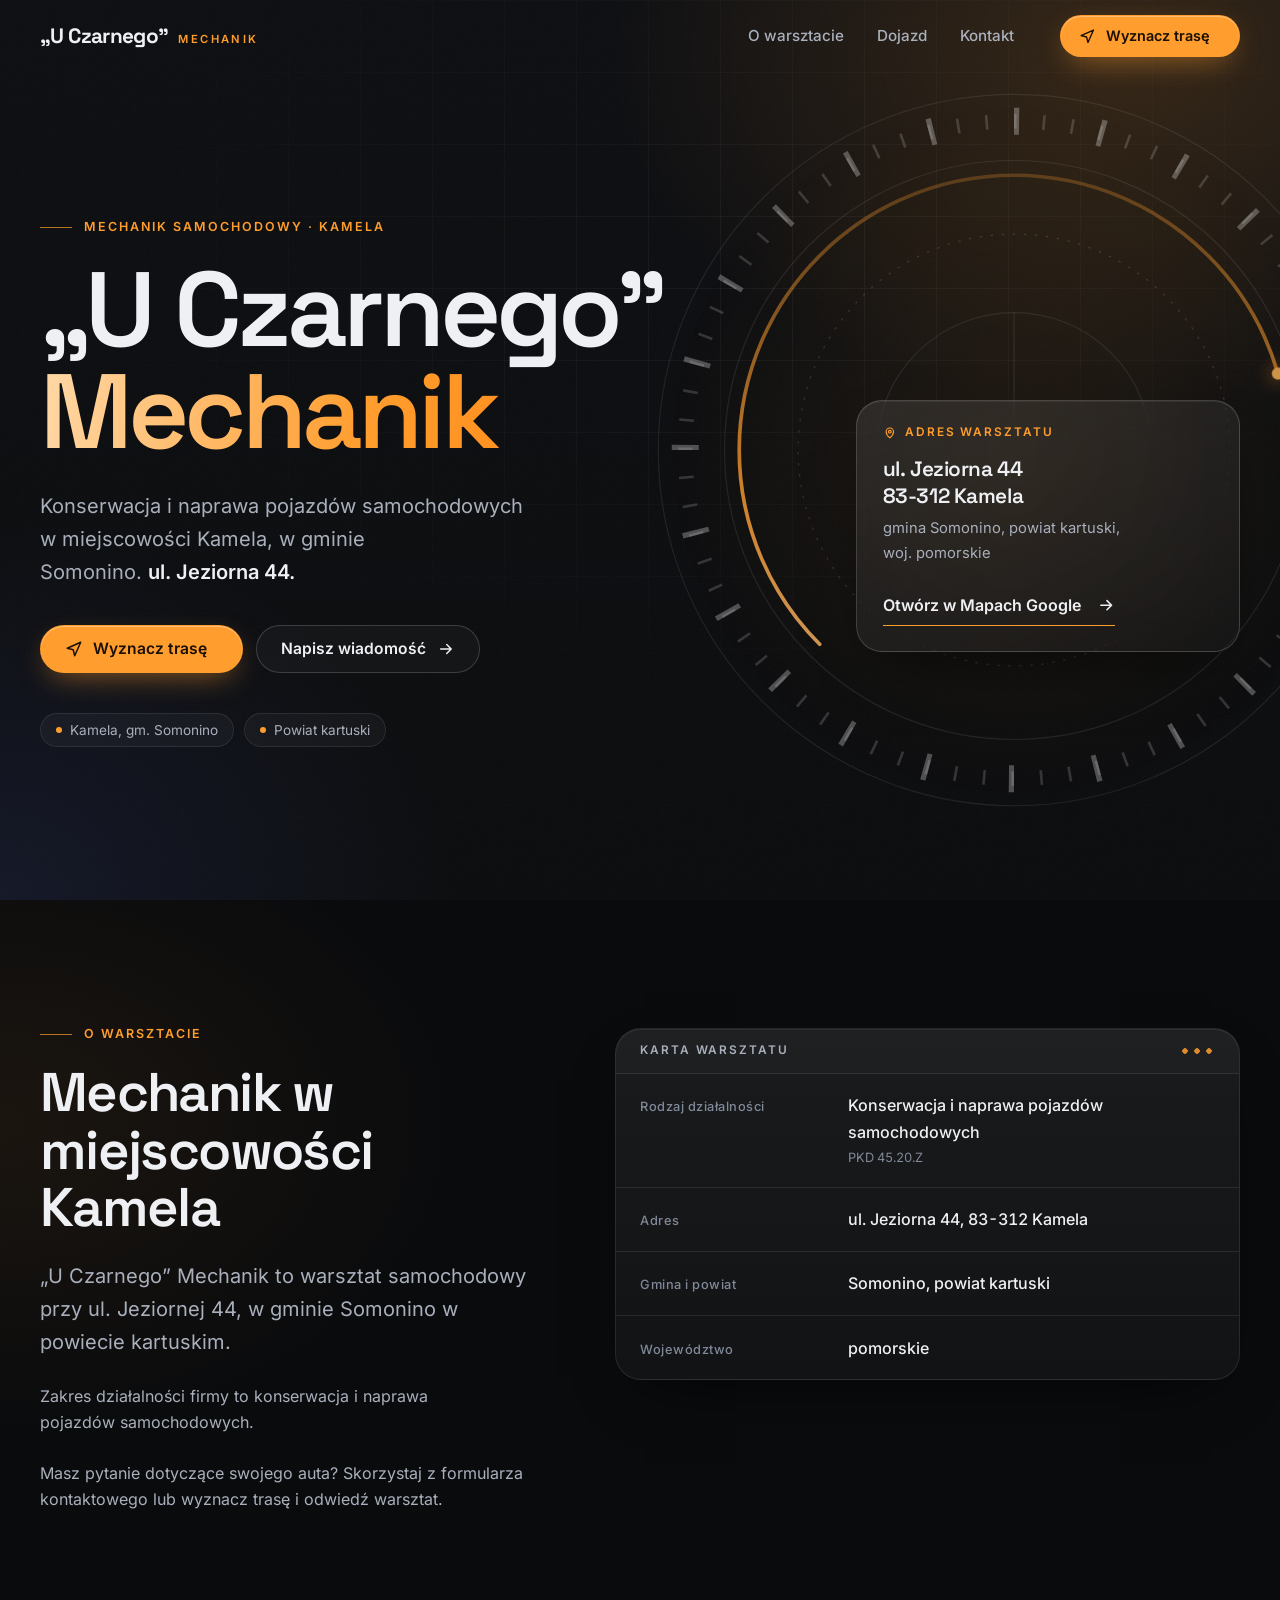
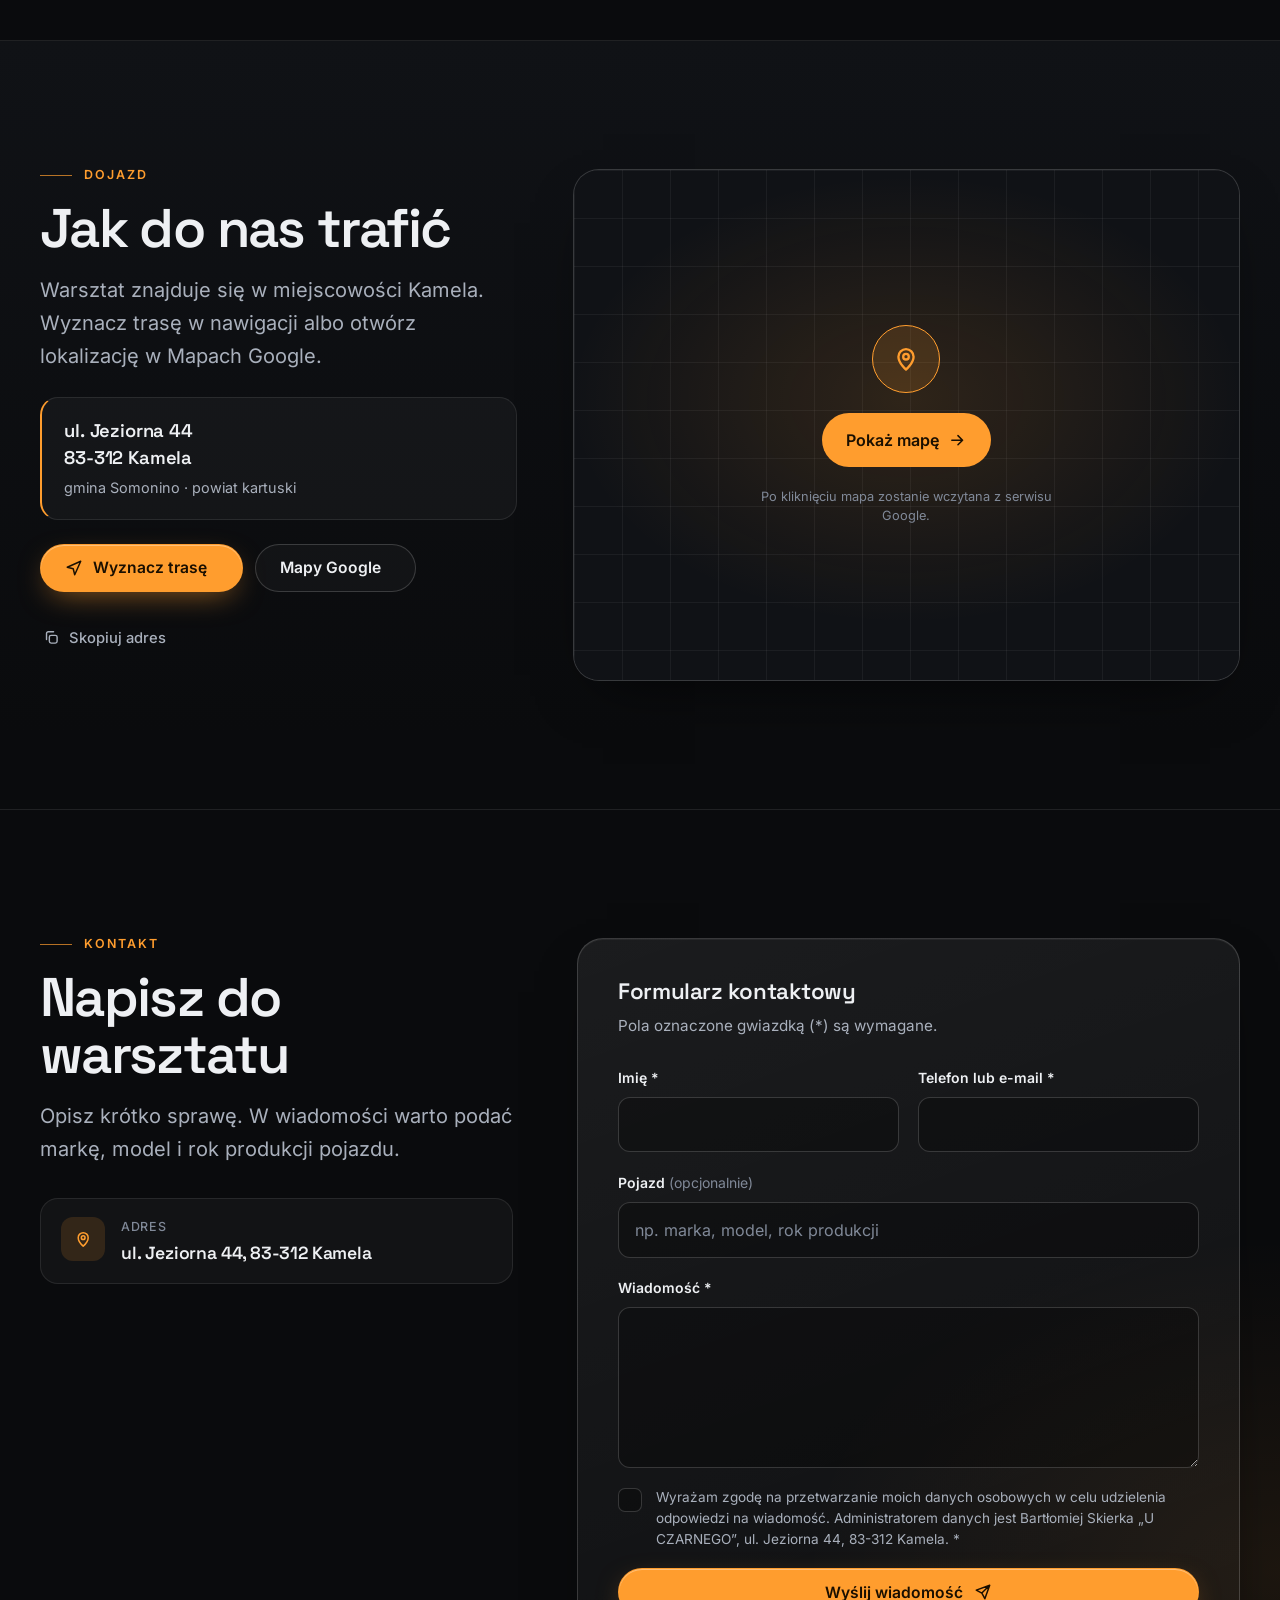
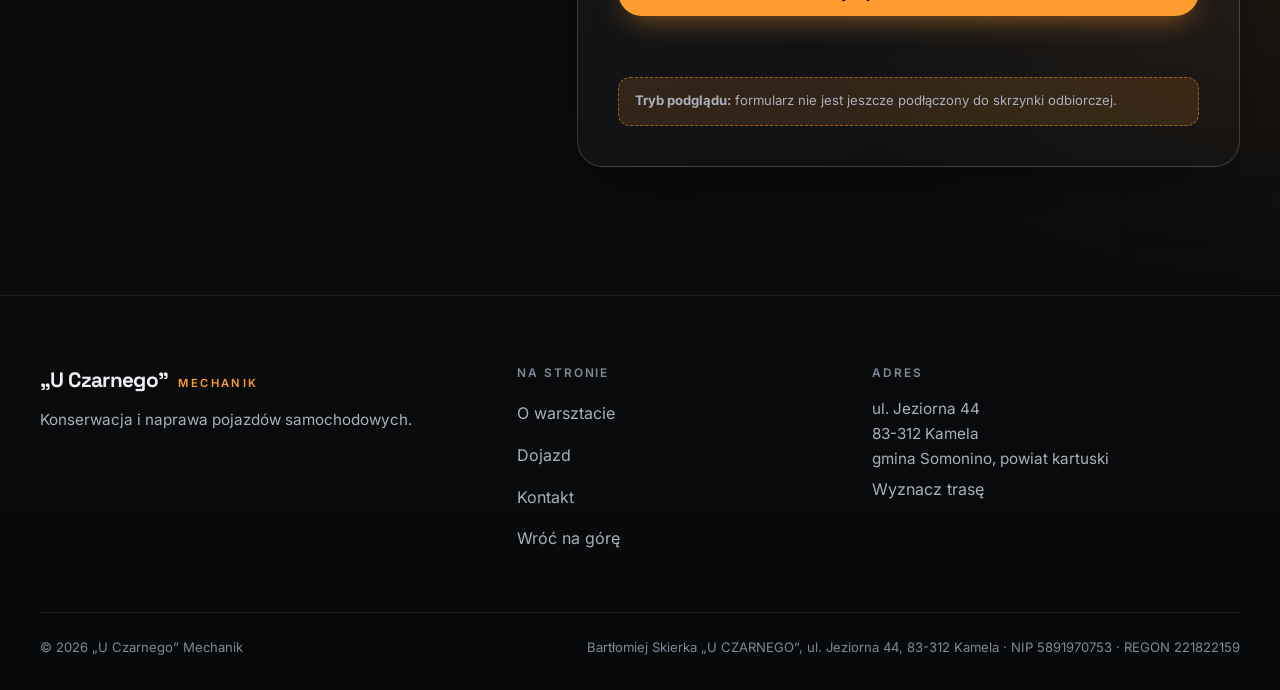
==== commit ac3891b8: "Usuń datę rozpoczęcia działalności i widoczne współrzędne, skróć uwagę przy formularzu - usunięto wz" ====
--- a/index.html
+++ b/index.html
@@ -253,7 +253,6 @@
             <ul class="chips" aria-label="Najważniejsze informacje" data-hero style="--i: 4">
               <li class="chip">Kamela, gm. Somonino</li>
               <li class="chip">Powiat kartuski</li>
-              <li class="chip">Działalność od 2018 r.</li>
             </ul>
           </div>
 
@@ -289,10 +288,7 @@
               „U Czarnego” Mechanik to warsztat samochodowy przy ul.&nbsp;Jeziornej&nbsp;44, w
               gminie Somonino w powiecie kartuskim.
             </p>
-            <p>
-              Zakres działalności firmy to konserwacja i naprawa pojazdów samochodowych. Działalność
-              jest prowadzona od 2018 roku.
-            </p>
+            <p>Zakres działalności firmy to konserwacja i naprawa pojazdów samochodowych.</p>
             <p>
               Masz pytanie dotyczące swojego auta? Skorzystaj z formularza kontaktowego lub wyznacz
               trasę i odwiedź warsztat.
@@ -320,14 +316,6 @@
               <div class="spec__row">
                 <dt>Województwo</dt>
                 <dd>pomorskie</dd>
-              </div>
-              <div class="spec__row">
-                <dt>Działalność od</dt>
-                <dd>2018 r.</dd>
-              </div>
-              <div class="spec__row">
-                <dt>Współrzędne GPS</dt>
-                <dd>54.223158, 18.24116</dd>
               </div>
             </dl>
           </div>
@@ -402,7 +390,6 @@
                 <span class="map__pin" aria-hidden="true">
                   <svg class="icon"><use href="#i-pin" /></svg>
                 </span>
-                <span class="map__coords">54.223158, 18.24116</span>
                 <span class="map__cta">
                   Pokaż mapę
                   <svg class="icon icon--shift" aria-hidden="true"><use href="#i-arrow" /></svg>
@@ -534,8 +521,7 @@
 
               <p class="form__devnote" data-dev-note>
                 <strong>Tryb podglądu:</strong> formularz nie jest jeszcze podłączony do skrzynki
-                odbiorczej. Adres wysyłki ustawia się w pliku
-                <code>assets/js/site-config.js</code> — ta uwaga zniknie automatycznie.
+                odbiorczej.
               </p>
             </form>
           </div>
--- a/assets/css/components.css
+++ b/assets/css/components.css
@@ -932,13 +932,6 @@
   }
 }
 
-.map__coords {
-  font: 500 0.82rem / 1 var(--font-body);
-  letter-spacing: 0.08em;
-  color: var(--c-text-muted);
-  font-variant-numeric: tabular-nums;
-}
-
 .map__cta {
   display: inline-flex;
   align-items: center;
@@ -1233,11 +1226,6 @@
   color: var(--c-text-muted);
   font-size: 0.82rem;
   line-height: 1.5;
-}
-
-.form__devnote code {
-  color: var(--c-accent-strong);
-  font-size: 0.95em;
 }
 
 @media (min-width: 40em) {
